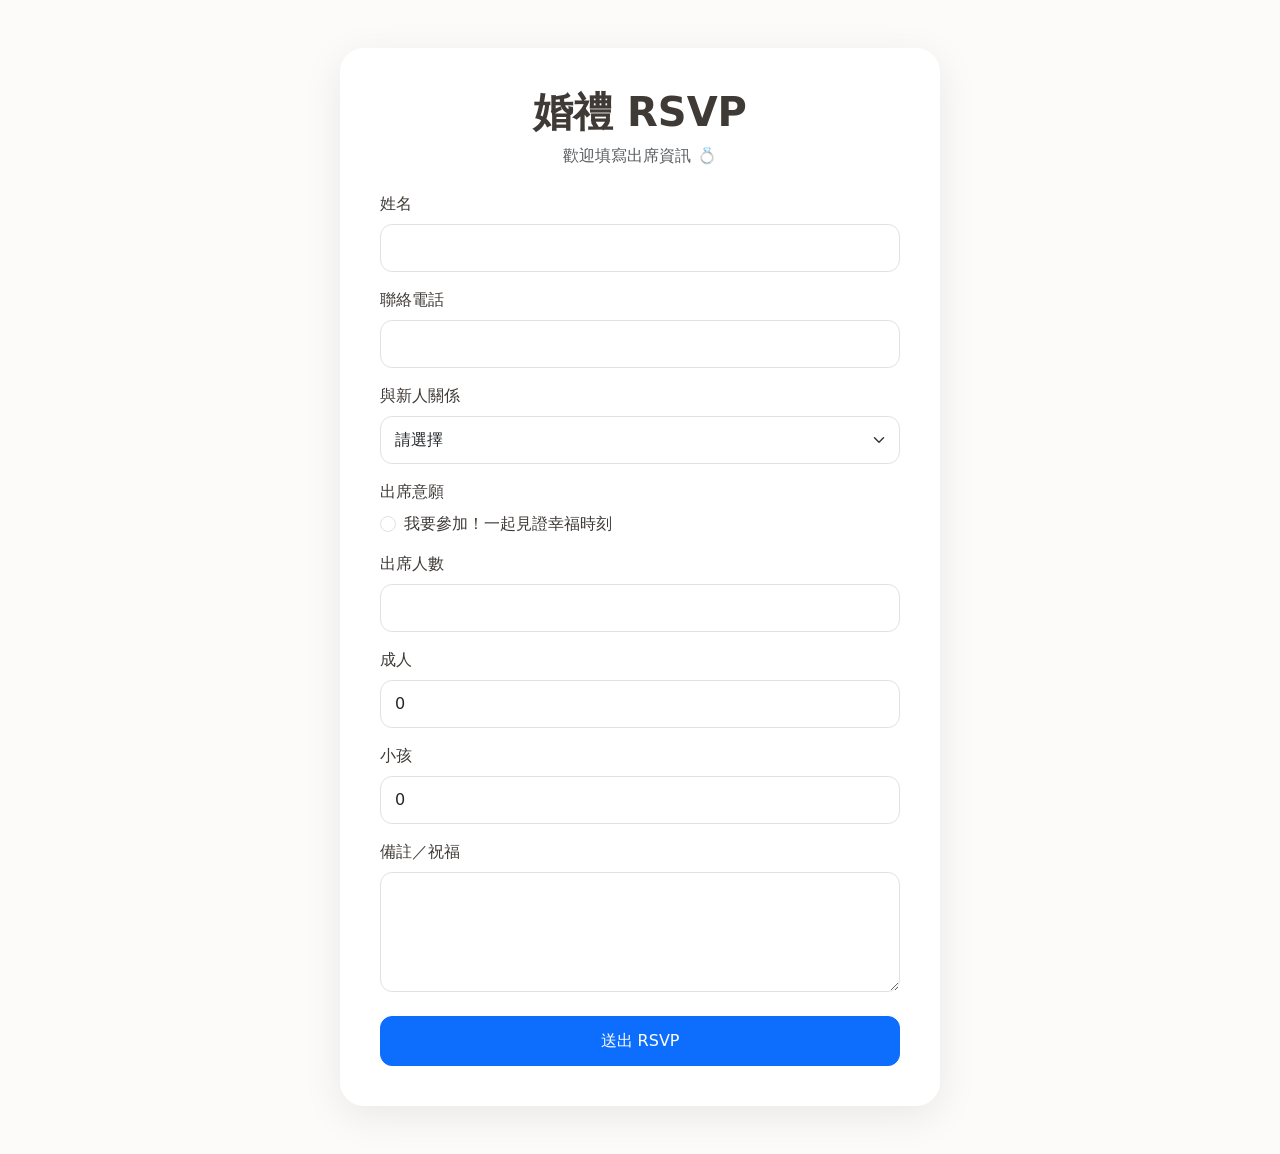
==== index.html @ bd7538cc "Test" ====
<!DOCTYPE html>
<html lang="zh-Hant">
<head>
  <meta charset="UTF-8">
  <meta name="viewport" content="width=device-width, initial-scale=1.0">

  <title>婚禮 RSVP</title>

  <!-- Bootstrap CSS -->
  <link
    href="https://cdn.jsdelivr.net/npm/bootstrap@5.3.3/dist/css/bootstrap.min.css"
    rel="stylesheet"
  >

  <!-- 自訂 CSS -->
  <link rel="stylesheet" href="style.css">
</head>

<body>

  <main class="container py-5">

    <div class="rsvp-card mx-auto">

      <div class="text-center mb-4">
        <h1>婚禮 RSVP</h1>
        <p class="text-muted">
          歡迎填寫出席資訊 💍
        </p>
      </div>

      <!--
        Google Form 實際送出的位置
        使用 iframe 可以避免跳離目前頁面
      -->
      <iframe
        name="googleFormTarget"
        id="googleFormTarget"
        class="d-none"
      ></iframe>

      <form
        id="rsvpForm"
        action="https://docs.google.com/forms/d/e/1FAIpQLSd5dAWHtvtoc07HkzIewCSDaTZ_zVexVipNYiUG_oX5cvwWlA/formResponse"
        method="POST"
        target="googleFormTarget"
      >

        <!-- 姓名 -->
        <div class="mb-3">
          <label for="name" class="form-label">
            姓名
          </label>

          <input
            type="text"
            class="form-control"
            id="name"
            name="entry.1886153940"
            required
          >
        </div>


        <!-- 聯絡電話 -->
        <div class="mb-3">
          <label for="phone" class="form-label">
            聯絡電話
          </label>

          <input
            type="tel"
            class="form-control"
            id="phone"
            name="entry.2029074728"
            required
          >
        </div>


        <!-- 與新人關係 -->
        <div class="mb-3">
          <label for="relationship" class="form-label">
            與新人關係
          </label>

          <select
            class="form-select"
            id="relationship"
            name="entry.2044940604"
            required
          >
            <option value="" selected disabled>
              請選擇
            </option>

            <option value="新郎親戚">
              新郎親戚
            </option>

            <!-- 之後依你的 Google Form 選項補 -->
          </select>
        </div>


        <!-- 出席意願 -->
        <div class="mb-3">

          <label class="form-label d-block">
            出席意願
          </label>

          <div class="form-check">
            <input
              class="form-check-input"
              type="radio"
              name="entry.1312972387"
              id="attendYes"
              value="我要參加！一起見證幸福時刻"
              required
            >

            <label
              class="form-check-label"
              for="attendYes"
            >
              我要參加！一起見證幸福時刻
            </label>
          </div>

        </div>


        <!-- 出席人數 -->
        <div class="mb-3">

          <label for="people" class="form-label">
            出席人數
          </label>

          <input
            type="number"
            class="form-control"
            id="people"
            name="entry.1567260636"
            min="1"
            required
          >

        </div>


        <!-- 成人 -->
        <div class="mb-3">

          <label for="adult" class="form-label">
            成人
          </label>

          <input
            type="number"
            class="form-control"
            id="adult"
            name="entry.1259066676"
            min="0"
            value="0"
            required
          >

        </div>


        <!-- 小孩 -->
        <div class="mb-3">

          <label for="child" class="form-label">
            小孩
          </label>

          <input
            type="number"
            class="form-control"
            id="child"
            name="entry.1887387302"
            min="0"
            value="0"
            required
          >

        </div>


        <!-- 備註 -->
        <div class="mb-4">

          <label for="message" class="form-label">
            備註／祝福
          </label>

          <textarea
            class="form-control"
            id="message"
            name="entry.845217517"
            rows="4"
          ></textarea>

        </div>


        <!-- 送出 -->
        <button
          type="submit"
          class="btn btn-primary w-100"
          id="submitBtn"
        >
          送出 RSVP
        </button>

      </form>


      <!-- 成功訊息 -->
      <div
        id="successMessage"
        class="text-center d-none"
      >

        <div class="success-icon">
          ✓
        </div>

        <h2>
          收到你的 RSVP 了！
        </h2>

        <p class="text-muted">
          謝謝你願意來參加我們的婚禮 💕
        </p>

      </div>

    </div>

  </main>


  <!-- Bootstrap JS -->
  <script
    src="https://cdn.jsdelivr.net/npm/bootstrap@5.3.3/dist/js/bootstrap.bundle.min.js"
  ></script>

  <!-- 自訂 JS -->
  <script src="script.js"></script>

</body>
</html>
---- style.css ----
body {
  min-height: 100vh;

  background:
    linear-gradient(
      rgba(255, 255, 255, 0.75),
      rgba(255, 255, 255, 0.75)
    ),
    #f5f1eb;

  color: #3f3a35;
}


.rsvp-card {
  max-width: 600px;

  padding: 40px;

  background: #ffffff;

  border-radius: 24px;

  box-shadow:
    0 10px 40px rgba(0, 0, 0, 0.08);
}


.rsvp-card h1 {
  font-weight: 600;

  margin-bottom: 8px;
}


.form-label {
  font-weight: 500;
}


.form-control,
.form-select {
  border-radius: 12px;

  padding: 11px 14px;
}


.form-control:focus,
.form-select:focus {
  box-shadow: none;
}


.btn {
  border-radius: 12px;

  padding: 12px;

  font-weight: 500;
}


.success-icon {
  width: 64px;
  height: 64px;

  margin: 0 auto 20px;

  display: flex;

  align-items: center;
  justify-content: center;

  border-radius: 50%;

  background: #198754;
  color: white;

  font-size: 32px;
}


#successMessage {
  padding: 30px 10px;
}


@media (max-width: 576px) {

  .rsvp-card {
    padding: 28px 20px;

    border-radius: 18px;
  }

}
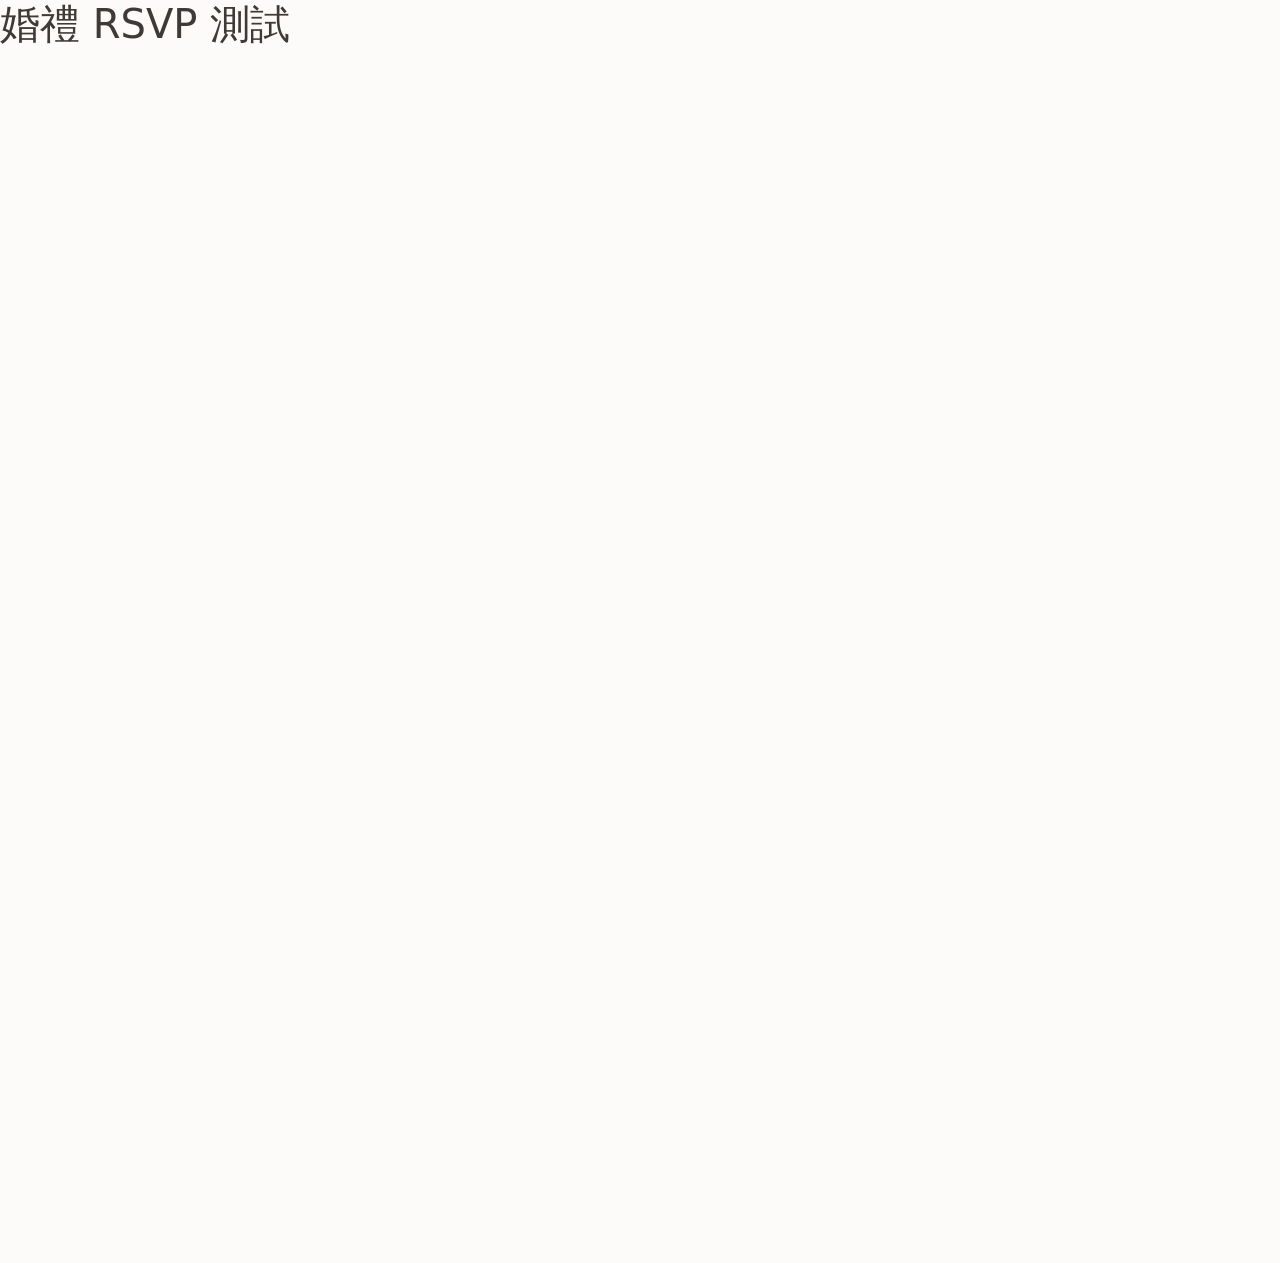
==== commit 534c1d3a: "test1" ====
--- a/index.html
+++ b/index.html
@@ -18,239 +18,18 @@
 
 <body>
 
-  <main class="container py-5">
+  <h1>婚禮 RSVP 測試</h1>
 
-    <div class="rsvp-card mx-auto">
-
-      <div class="text-center mb-4">
-        <h1>婚禮 RSVP</h1>
-        <p class="text-muted">
-          歡迎填寫出席資訊 💍
-        </p>
-      </div>
-
-      <!--
-        Google Form 實際送出的位置
-        使用 iframe 可以避免跳離目前頁面
-      -->
-      <iframe
-        name="googleFormTarget"
-        id="googleFormTarget"
-        class="d-none"
-      ></iframe>
-
-      <form
-        id="rsvpForm"
-        action="https://docs.google.com/forms/d/e/1FAIpQLSd5dAWHtvtoc07HkzIewCSDaTZ_zVexVipNYiUG_oX5cvwWlA/formResponse"
-        method="POST"
-        target="googleFormTarget"
-      >
-
-        <!-- 姓名 -->
-        <div class="mb-3">
-          <label for="name" class="form-label">
-            姓名
-          </label>
-
-          <input
-            type="text"
-            class="form-control"
-            id="name"
-            name="entry.1886153940"
-            required
-          >
-        </div>
-
-
-        <!-- 聯絡電話 -->
-        <div class="mb-3">
-          <label for="phone" class="form-label">
-            聯絡電話
-          </label>
-
-          <input
-            type="tel"
-            class="form-control"
-            id="phone"
-            name="entry.2029074728"
-            required
-          >
-        </div>
-
-
-        <!-- 與新人關係 -->
-        <div class="mb-3">
-          <label for="relationship" class="form-label">
-            與新人關係
-          </label>
-
-          <select
-            class="form-select"
-            id="relationship"
-            name="entry.2044940604"
-            required
-          >
-            <option value="" selected disabled>
-              請選擇
-            </option>
-
-            <option value="新郎親戚">
-              新郎親戚
-            </option>
-
-            <!-- 之後依你的 Google Form 選項補 -->
-          </select>
-        </div>
-
-
-        <!-- 出席意願 -->
-        <div class="mb-3">
-
-          <label class="form-label d-block">
-            出席意願
-          </label>
-
-          <div class="form-check">
-            <input
-              class="form-check-input"
-              type="radio"
-              name="entry.1312972387"
-              id="attendYes"
-              value="我要參加！一起見證幸福時刻"
-              required
-            >
-
-            <label
-              class="form-check-label"
-              for="attendYes"
-            >
-              我要參加！一起見證幸福時刻
-            </label>
-          </div>
-
-        </div>
-
-
-        <!-- 出席人數 -->
-        <div class="mb-3">
-
-          <label for="people" class="form-label">
-            出席人數
-          </label>
-
-          <input
-            type="number"
-            class="form-control"
-            id="people"
-            name="entry.1567260636"
-            min="1"
-            required
-          >
-
-        </div>
-
-
-        <!-- 成人 -->
-        <div class="mb-3">
-
-          <label for="adult" class="form-label">
-            成人
-          </label>
-
-          <input
-            type="number"
-            class="form-control"
-            id="adult"
-            name="entry.1259066676"
-            min="0"
-            value="0"
-            required
-          >
-
-        </div>
-
-
-        <!-- 小孩 -->
-        <div class="mb-3">
-
-          <label for="child" class="form-label">
-            小孩
-          </label>
-
-          <input
-            type="number"
-            class="form-control"
-            id="child"
-            name="entry.1887387302"
-            min="0"
-            value="0"
-            required
-          >
-
-        </div>
-
-
-        <!-- 備註 -->
-        <div class="mb-4">
-
-          <label for="message" class="form-label">
-            備註／祝福
-          </label>
-
-          <textarea
-            class="form-control"
-            id="message"
-            name="entry.845217517"
-            rows="4"
-          ></textarea>
-
-        </div>
-
-
-        <!-- 送出 -->
-        <button
-          type="submit"
-          class="btn btn-primary w-100"
-          id="submitBtn"
-        >
-          送出 RSVP
-        </button>
-
-      </form>
-
-
-      <!-- 成功訊息 -->
-      <div
-        id="successMessage"
-        class="text-center d-none"
-      >
-
-        <div class="success-icon">
-          ✓
-        </div>
-
-        <h2>
-          收到你的 RSVP 了！
-        </h2>
-
-        <p class="text-muted">
-          謝謝你願意來參加我們的婚禮 💕
-        </p>
-
-      </div>
-
-    </div>
-
-  </main>
-
-
-  <!-- Bootstrap JS -->
-  <script
-    src="https://cdn.jsdelivr.net/npm/bootstrap@5.3.3/dist/js/bootstrap.bundle.min.js"
-  ></script>
-
-  <!-- 自訂 JS -->
-  <script src="script.js"></script>
+  <iframe
+    src="https://docs.google.com/forms/d/e/1FAIpQLSd5dAWHtvtoc07HkzIewCSDaTZ_zVexVipNYiUG_oX5cvwWlA/viewform?embedded=true"
+    width="100%"
+    height="1200"
+    frameborder="0"
+    marginheight="0"
+    marginwidth="0">
+    載入中…
+  </iframe>
 
 </body>
+
 </html>
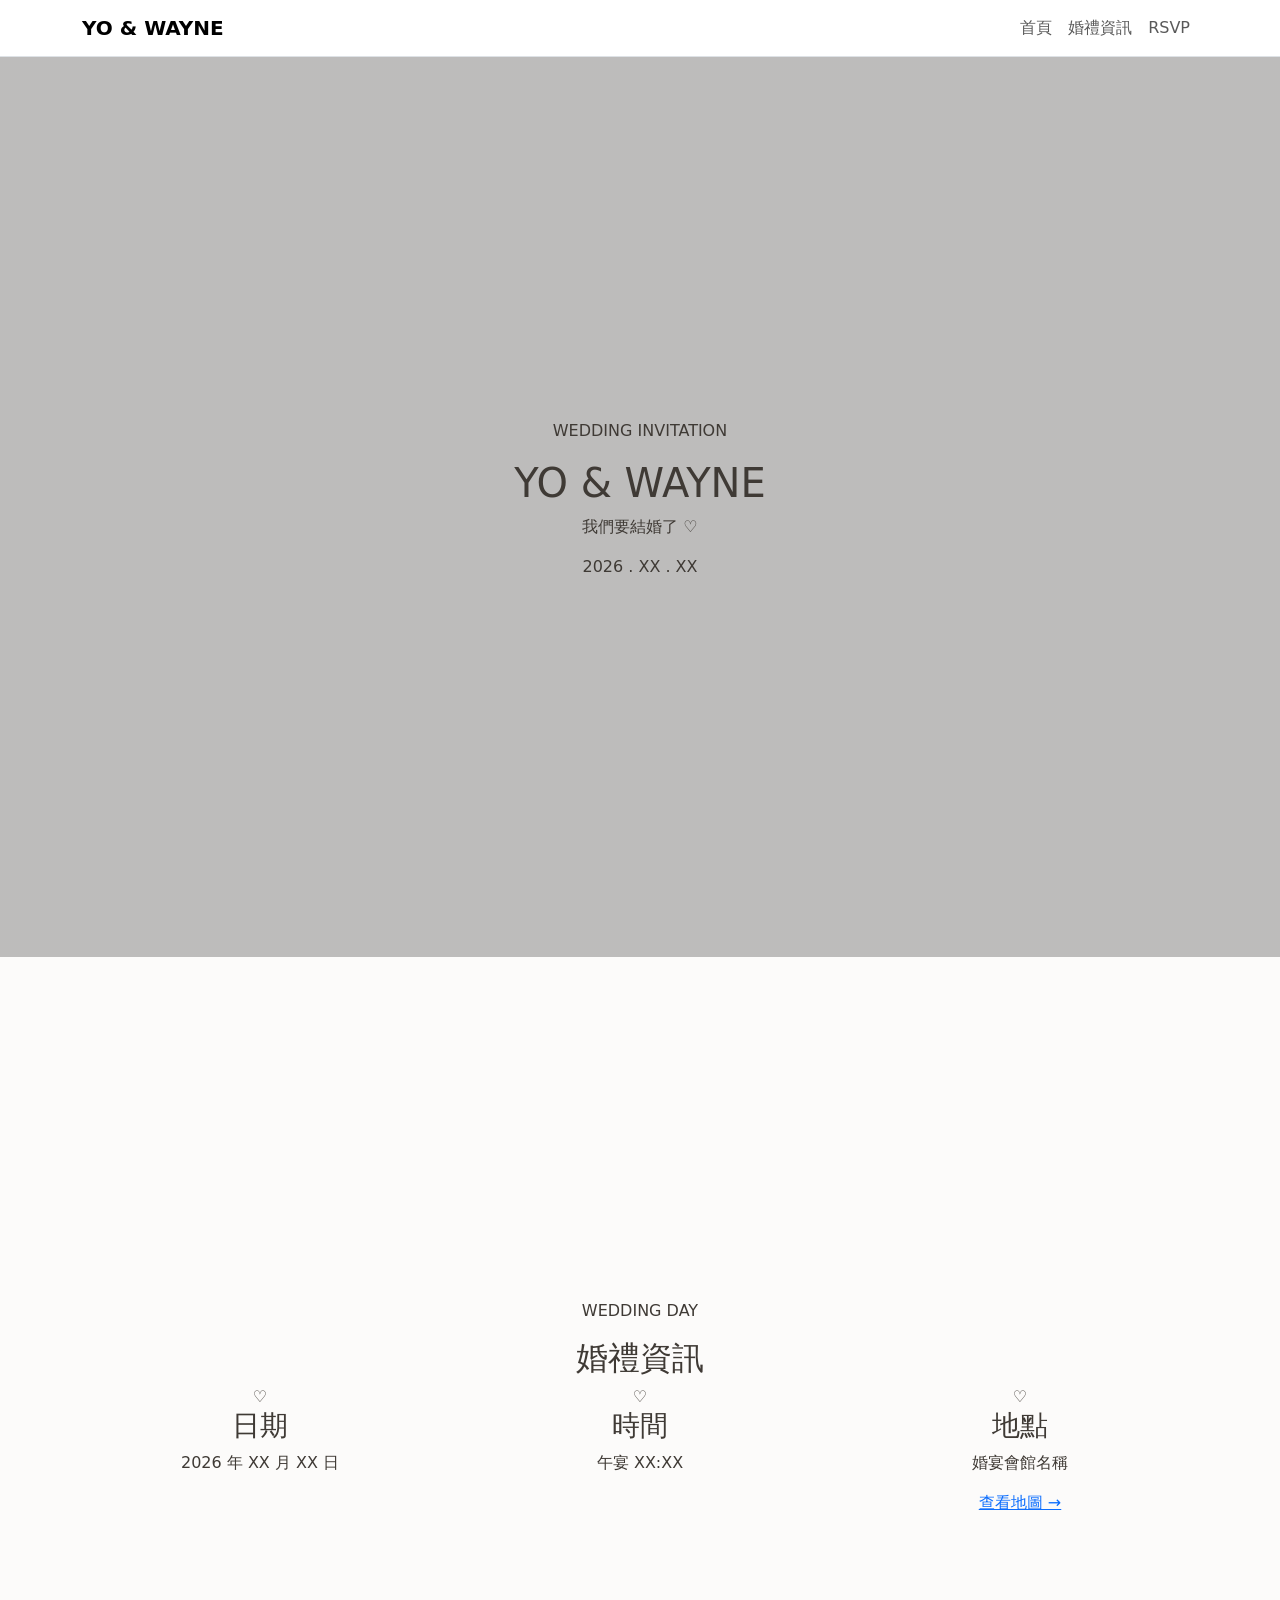
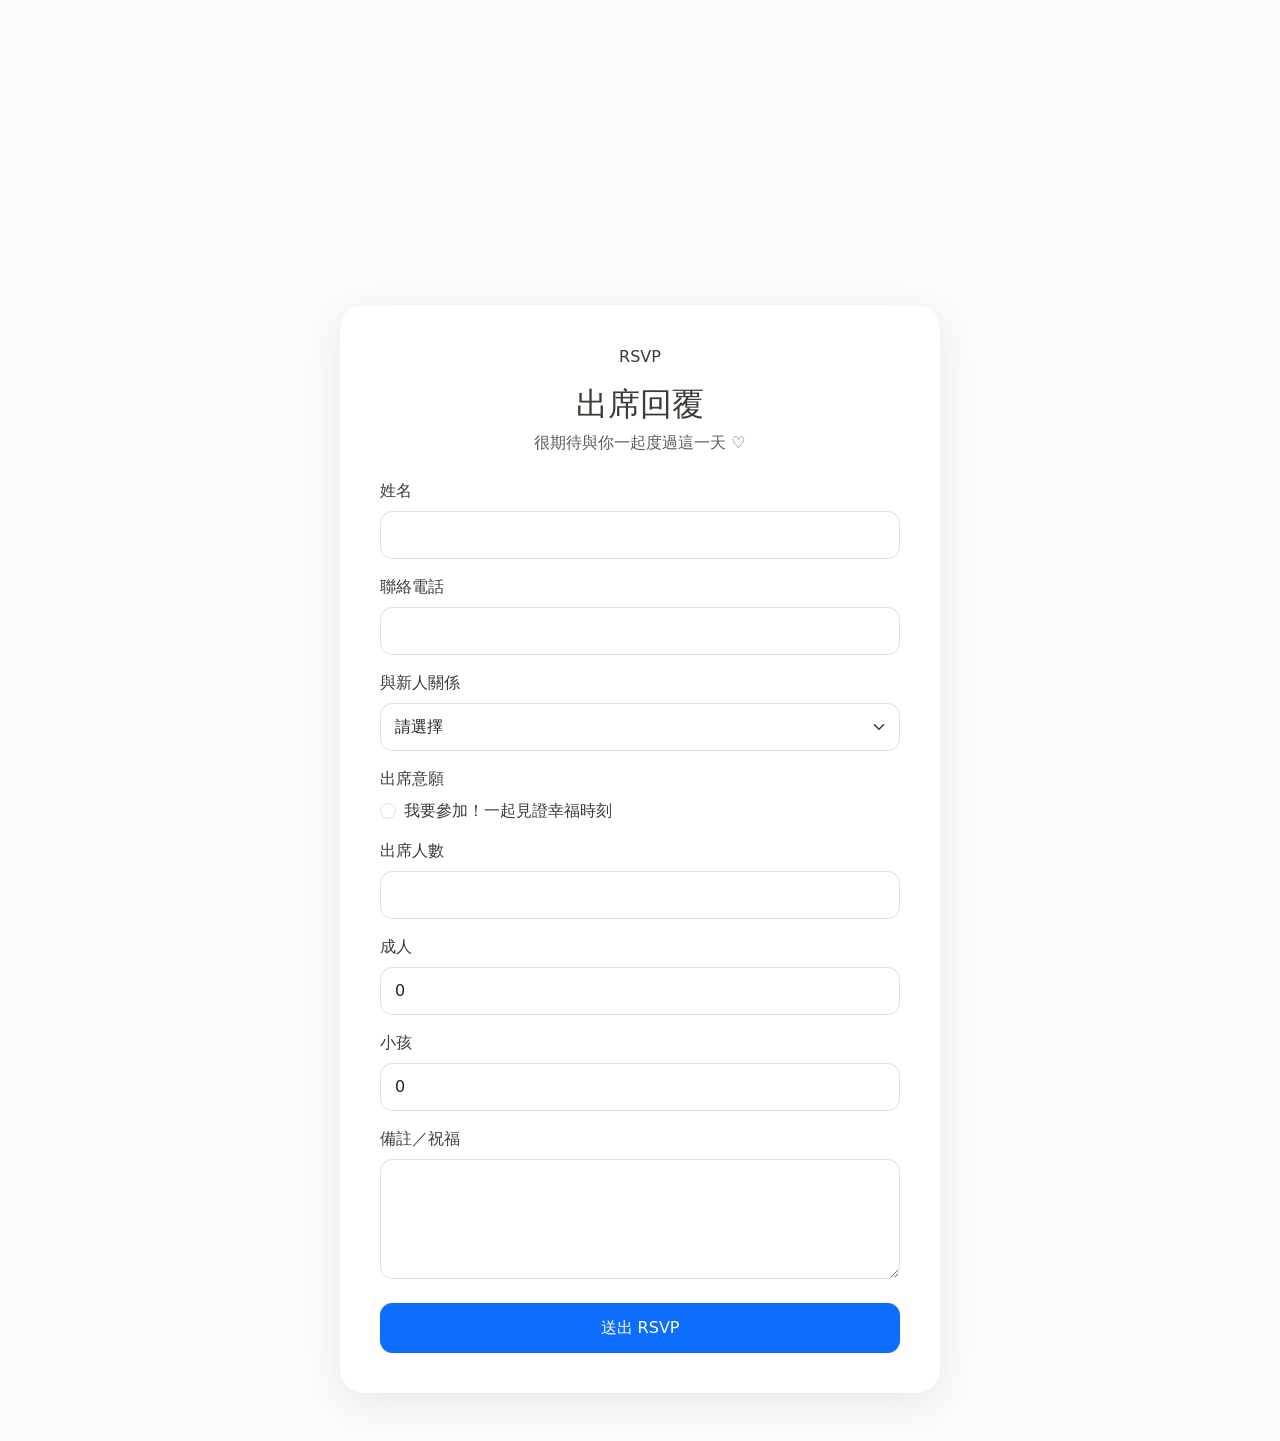
==== commit adbf8d7a: "Adjust full-screen sections and hero" ====
--- a/index.html
+++ b/index.html
@@ -1,35 +1,307 @@
-<!DOCTYPE html>
+<!doctype html>
 <html lang="zh-Hant">
-<head>
-  <meta charset="UTF-8">
-  <meta name="viewport" content="width=device-width, initial-scale=1.0">
-
-  <title>婚禮 RSVP</title>
-
-  <!-- Bootstrap CSS -->
-  <link
-    href="https://cdn.jsdelivr.net/npm/bootstrap@5.3.3/dist/css/bootstrap.min.css"
-    rel="stylesheet"
-  >
-
-  <!-- 自訂 CSS -->
-  <link rel="stylesheet" href="style.css">
-</head>
-
-<body>
-
-  <h1>婚禮 RSVP 測試</h1>
-
-  <iframe
-    src="https://docs.google.com/forms/d/e/1FAIpQLSd5dAWHtvtoc07HkzIewCSDaTZ_zVexVipNYiUG_oX5cvwWlA/viewform?embedded=true"
-    width="100%"
-    height="1200"
-    frameborder="0"
-    marginheight="0"
-    marginwidth="0">
-    載入中…
-  </iframe>
-
-</body>
-
-</html>+  <head>
+    <meta charset="UTF-8" />
+    <meta name="viewport" content="width=device-width, initial-scale=1.0" />
+
+    <title>YO & WAYNE｜婚禮</title>
+
+    <!-- Bootstrap CSS -->
+    <link
+      href="https://cdn.jsdelivr.net/npm/bootstrap@5.3.3/dist/css/bootstrap.min.css"
+      rel="stylesheet"
+    />
+
+    <!-- 自訂 CSS -->
+    <link rel="stylesheet" href="./css/style.css" />
+  </head>
+
+  <body>
+    <!-- =========================
+       Navbar
+  ========================== -->
+
+    <nav
+      class="navbar navbar-expand-lg navbar-light bg-white sticky-top border-bottom"
+    >
+      <div class="container">
+        <a class="navbar-brand fw-semibold" href="#home"> YO & WAYNE </a>
+
+        <!-- 手機版選單按鈕 -->
+        <button
+          class="navbar-toggler"
+          type="button"
+          data-bs-toggle="collapse"
+          data-bs-target="#mainNavbar"
+          aria-controls="mainNavbar"
+          aria-expanded="false"
+          aria-label="切換選單"
+        >
+          <span class="navbar-toggler-icon"></span>
+        </button>
+
+        <!-- 導覽選單 -->
+        <div
+          class="collapse navbar-collapse justify-content-end"
+          id="mainNavbar"
+        >
+          <ul class="navbar-nav">
+            <li class="nav-item">
+              <a class="nav-link" href="#home"> 首頁 </a>
+            </li>
+
+            <li class="nav-item">
+              <a class="nav-link" href="#info"> 婚禮資訊 </a>
+            </li>
+
+            <li class="nav-item">
+              <a class="nav-link" href="#rsvp"> RSVP </a>
+            </li>
+          </ul>
+        </div>
+      </div>
+    </nav>
+
+    <!-- =========================
+       ① 首頁 / Hero
+  ========================== -->
+
+    <section id="home" class="hero-section">
+      <div class="container">
+        <div class="hero-content text-center">
+          <p class="hero-subtitle">WEDDING INVITATION</p>
+          <h1>YO & WAYNE</h1>
+          <p class="hero-title">我們要結婚了 ♡</p>
+          <p class="hero-date">2026 . XX . XX</p>
+        </div>
+      </div>
+    </section>
+
+    <!-- =========================
+       ② 婚禮資訊
+  ========================== -->
+
+    <section id="info" class="info-section">
+      <div class="container">
+        <div class="section-heading text-center">
+          <p class="section-subtitle">WEDDING DAY</p>
+
+          <h2>婚禮資訊</h2>
+        </div>
+
+        <div class="row justify-content-center g-4">
+          <!-- 日期 -->
+          <div class="col-12 col-md-4">
+            <div class="info-item text-center">
+              <div class="info-icon">♡</div>
+
+              <h3>日期</h3>
+
+              <p>2026 年 XX 月 XX 日</p>
+            </div>
+          </div>
+
+          <!-- 時間 -->
+          <div class="col-12 col-md-4">
+            <div class="info-item text-center">
+              <div class="info-icon">♡</div>
+
+              <h3>時間</h3>
+
+              <p>午宴 XX:XX</p>
+            </div>
+          </div>
+
+          <!-- 地點 -->
+          <div class="col-12 col-md-4">
+            <div class="info-item text-center">
+              <div class="info-icon">♡</div>
+
+              <h3>地點</h3>
+
+              <p>婚宴會館名稱</p>
+
+              <a href="#" class="info-map-link"> 查看地圖 → </a>
+            </div>
+          </div>
+        </div>
+      </div>
+    </section>
+
+    <!-- =========================
+       ③ RSVP
+  ========================== -->
+
+    <section id="rsvp" class="rsvp-section">
+      <div class="container py-5">
+        <div class="rsvp-card mx-auto">
+          <div class="text-center mb-4">
+            <p class="section-subtitle">RSVP</p>
+
+            <h2>出席回覆</h2>
+
+            <p class="text-muted">很期待與你一起度過這一天 ♡</p>
+          </div>
+
+          <!--
+          Google Form 實際送出的位置
+          使用 iframe 可以避免跳離目前頁面
+        -->
+
+          <iframe
+            name="googleFormTarget"
+            id="googleFormTarget"
+            class="d-none"
+          ></iframe>
+
+          <form
+            id="rsvpForm"
+            action="https://docs.google.com/forms/d/e/.../formResponse"
+            method="POST"
+            target="googleFormTarget"
+          >
+            <!-- 姓名 -->
+            <div class="mb-3">
+              <label for="name" class="form-label"> 姓名 </label>
+
+              <input
+                type="text"
+                class="form-control"
+                id="name"
+                name="entry.1886153940"
+                required
+              />
+            </div>
+
+            <!-- 聯絡電話 -->
+            <div class="mb-3">
+              <label for="phone" class="form-label"> 聯絡電話 </label>
+
+              <input
+                type="tel"
+                class="form-control"
+                id="phone"
+                name="entry.2029074728"
+                required
+              />
+            </div>
+
+            <!-- 與新人關係 -->
+            <div class="mb-3">
+              <label for="relationship" class="form-label"> 與新人關係 </label>
+
+              <select
+                class="form-select"
+                id="relationship"
+                name="entry.2044940604"
+                required
+              >
+                <option value="" selected disabled>請選擇</option>
+
+                <option value="新郎親戚">新郎親戚</option>
+
+                <!-- 之後依你的 Google Form 選項補 -->
+              </select>
+            </div>
+
+            <!-- 出席意願 -->
+            <div class="mb-3">
+              <label class="form-label d-block"> 出席意願 </label>
+
+              <div class="form-check">
+                <input
+                  class="form-check-input"
+                  type="radio"
+                  name="entry.1312972387"
+                  id="attendYes"
+                  value="我要參加！一起見證幸福時刻"
+                  required
+                />
+
+                <label class="form-check-label" for="attendYes">
+                  我要參加！一起見證幸福時刻
+                </label>
+              </div>
+            </div>
+
+            <!-- 出席人數 -->
+            <div class="mb-3">
+              <label for="people" class="form-label"> 出席人數 </label>
+
+              <input
+                type="number"
+                class="form-control"
+                id="people"
+                name="entry.1567260636"
+                min="1"
+                required
+              />
+            </div>
+
+            <!-- 成人 -->
+            <div class="mb-3">
+              <label for="adult" class="form-label"> 成人 </label>
+
+              <input
+                type="number"
+                class="form-control"
+                id="adult"
+                name="entry.1259066676"
+                min="0"
+                value="0"
+                required
+              />
+            </div>
+
+            <!-- 小孩 -->
+            <div class="mb-3">
+              <label for="child" class="form-label"> 小孩 </label>
+
+              <input
+                type="number"
+                class="form-control"
+                id="child"
+                name="entry.1887387302"
+                min="0"
+                value="0"
+                required
+              />
+            </div>
+
+            <!-- 備註 -->
+            <div class="mb-4">
+              <label for="message" class="form-label"> 備註／祝福 </label>
+
+              <textarea
+                class="form-control"
+                id="message"
+                name="entry.845217517"
+                rows="4"
+              ></textarea>
+            </div>
+
+            <!-- 送出 -->
+            <button type="submit" class="btn btn-primary w-100" id="submitBtn">
+              送出 RSVP
+            </button>
+          </form>
+
+          <!-- 成功訊息 -->
+          <div id="successMessage" class="text-center d-none">
+            <div class="success-icon">✓</div>
+
+            <h2>收到你的 RSVP 了！</h2>
+
+            <p class="text-muted">謝謝你願意來參加我們的婚禮 💕</p>
+          </div>
+        </div>
+      </div>
+    </section>
+
+    <!-- Bootstrap JS -->
+    <script src="https://cdn.jsdelivr.net/npm/bootstrap@5.3.3/dist/js/bootstrap.bundle.min.js"></script>
+
+    <!-- 自訂 JS -->
+    <script src="./js/script.js"></script>
+  </body>
+</html>
--- a/css/style.css
+++ b/css/style.css
@@ -0,0 +1,106 @@
+body {
+  min-height: 100vh;
+
+  background:
+    linear-gradient(rgba(255, 255, 255, 0.75), rgba(255, 255, 255, 0.75)),
+    #f5f1eb;
+
+  color: #3f3a35;
+}
+
+.hero-section {
+  min-height: 100vh;
+
+  background:
+    linear-gradient(rgba(0, 0, 0, 0.25), rgba(0, 0, 0, 0.25)),
+    url('images/hero.jpg');
+
+  background-size: cover;
+  background-position: center;
+  background-repeat: no-repeat;
+
+  display: flex;
+  align-items: center;
+  justify-content: center;
+}
+
+.info-section,
+.rsvp-section {
+  min-height: 100vh;
+
+  display: flex;
+  align-items: center;
+}
+
+.rsvp-card {
+  max-width: 600px;
+
+  padding: 40px;
+
+  background: #ffffff;
+
+  border-radius: 24px;
+
+  box-shadow: 0 10px 40px rgba(0, 0, 0, 0.08);
+}
+
+.rsvp-card h1 {
+  font-weight: 600;
+
+  margin-bottom: 8px;
+}
+
+.form-label {
+  font-weight: 500;
+}
+
+.form-control,
+.form-select {
+  border-radius: 12px;
+
+  padding: 11px 14px;
+}
+
+.form-control:focus,
+.form-select:focus {
+  box-shadow: none;
+}
+
+.btn {
+  border-radius: 12px;
+
+  padding: 12px;
+
+  font-weight: 500;
+}
+
+.success-icon {
+  width: 64px;
+  height: 64px;
+
+  margin: 0 auto 20px;
+
+  display: flex;
+
+  align-items: center;
+  justify-content: center;
+
+  border-radius: 50%;
+
+  background: #198754;
+  color: white;
+
+  font-size: 32px;
+}
+
+#successMessage {
+  padding: 30px 10px;
+}
+
+@media (max-width: 576px) {
+  .rsvp-card {
+    padding: 28px 20px;
+
+    border-radius: 18px;
+  }
+}
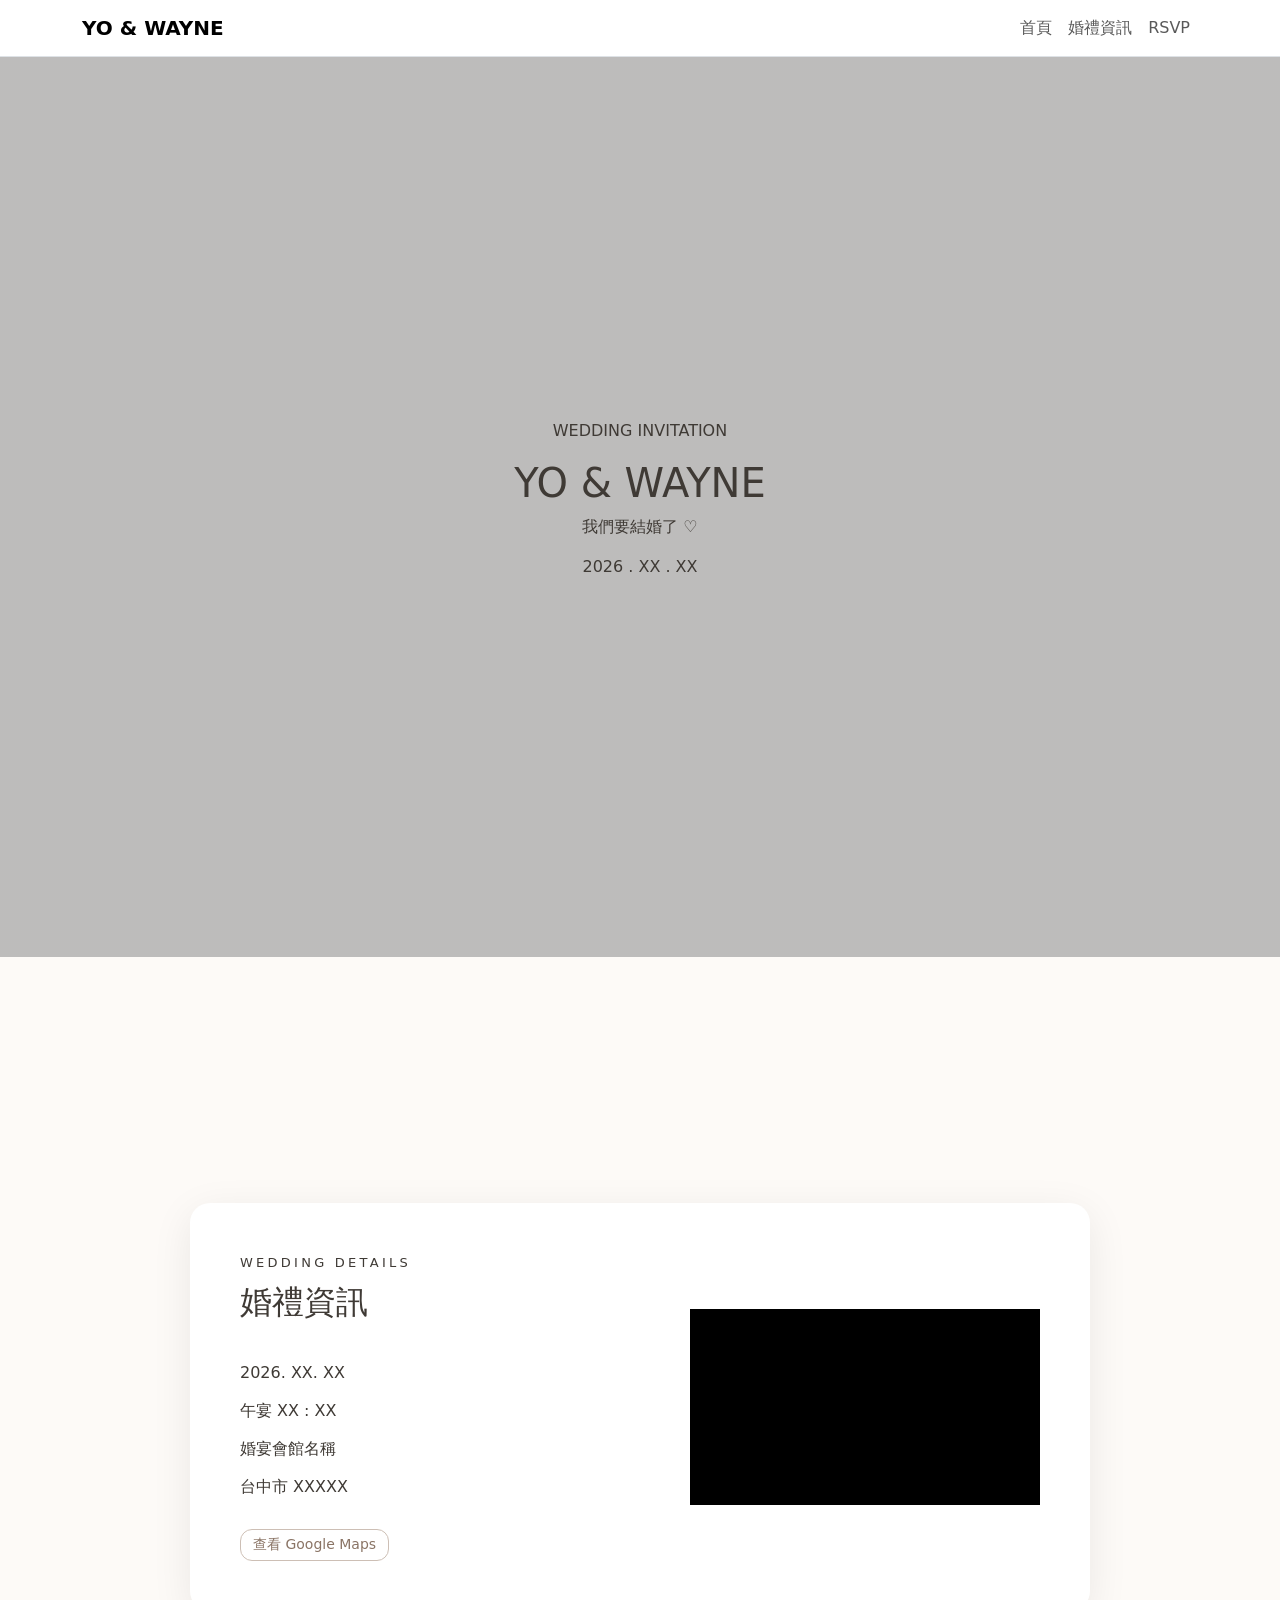
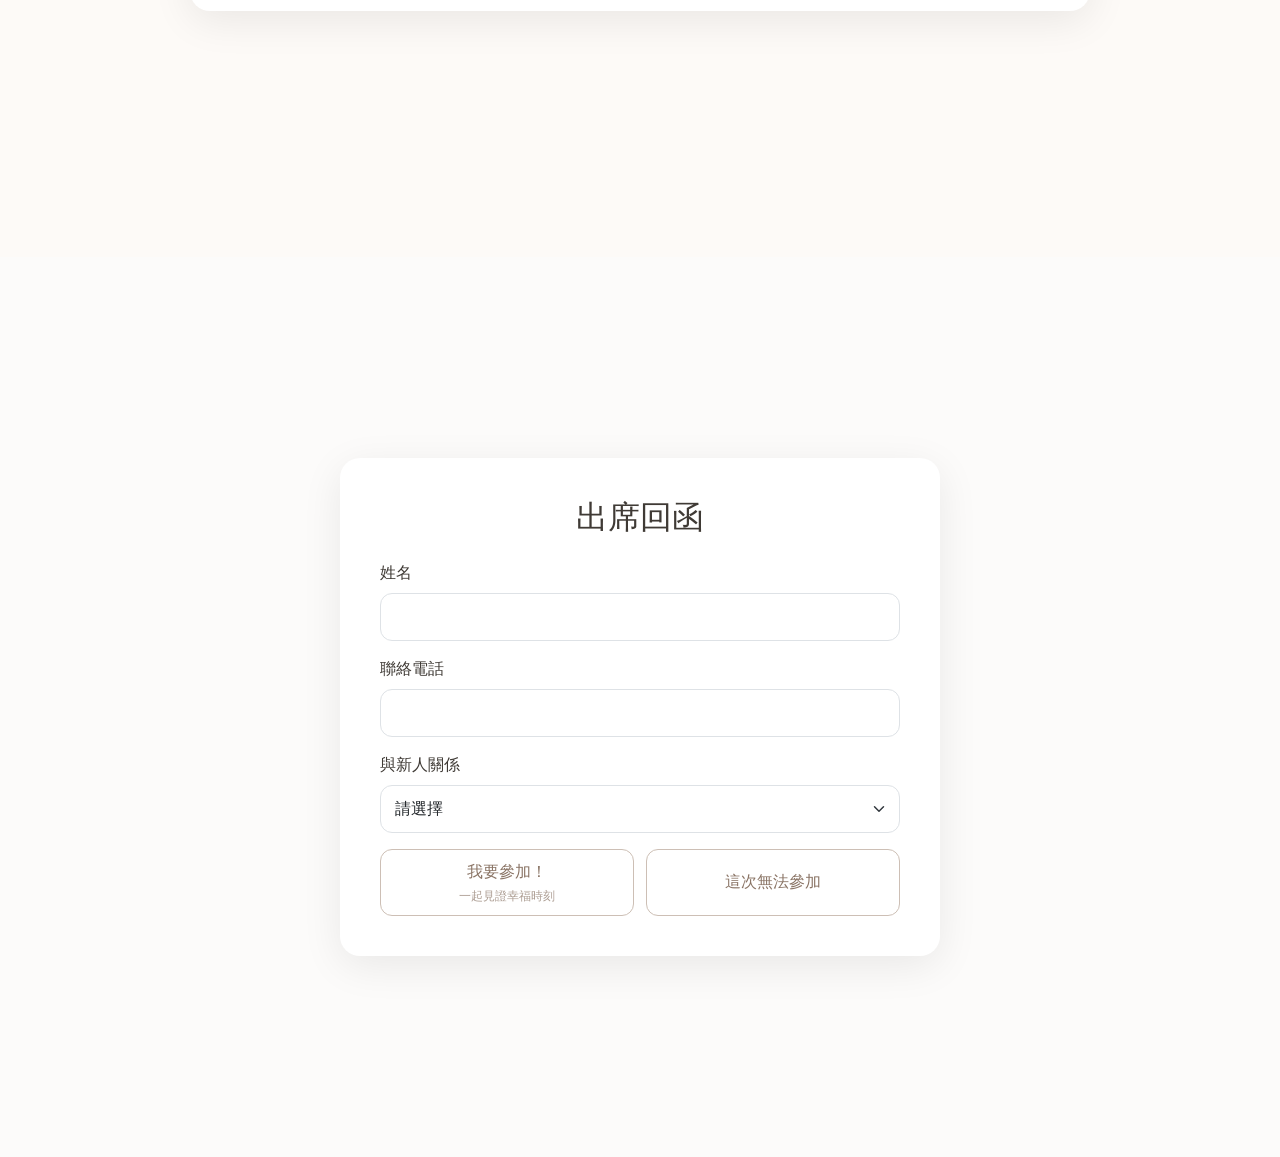
==== commit 2a619684: "fix1" ====
--- a/index.html
+++ b/index.html
@@ -37,7 +37,9 @@
           aria-expanded="false"
           aria-label="切換選單"
         >
-          <span class="navbar-toggler-icon"></span>
+          <span class="hamburger-line"></span>
+          <span class="hamburger-line"></span>
+          <span class="hamburger-line"></span>
         </button>
 
         <!-- 導覽選單 -->
@@ -82,48 +84,26 @@
   ========================== -->
 
     <section id="info" class="info-section">
-      <div class="container">
-        <div class="section-heading text-center">
-          <p class="section-subtitle">WEDDING DAY</p>
+      <div class="info-card">
+        <div class="info-content">
+          <p class="info-subtitle">WEDDING DETAILS</p>
 
           <h2>婚禮資訊</h2>
-        </div>
-
-        <div class="row justify-content-center g-4">
-          <!-- 日期 -->
-          <div class="col-12 col-md-4">
-            <div class="info-item text-center">
-              <div class="info-icon">♡</div>
-
-              <h3>日期</h3>
-
-              <p>2026 年 XX 月 XX 日</p>
-            </div>
+
+          <div class="info-details">
+            <p>2026. XX. XX</p>
+            <p>午宴 XX : XX</p>
+            <p>婚宴會館名稱</p>
+            <p>台中市 XXXXX</p>
           </div>
 
-          <!-- 時間 -->
-          <div class="col-12 col-md-4">
-            <div class="info-item text-center">
-              <div class="info-icon">♡</div>
-
-              <h3>時間</h3>
-
-              <p>午宴 XX:XX</p>
-            </div>
-          </div>
-
-          <!-- 地點 -->
-          <div class="col-12 col-md-4">
-            <div class="info-item text-center">
-              <div class="info-icon">♡</div>
-
-              <h3>地點</h3>
-
-              <p>婚宴會館名稱</p>
-
-              <a href="#" class="info-map-link"> 查看地圖 → </a>
-            </div>
-          </div>
+          <a href="#" class="info-map-link" target="_blank">
+            查看 Google Maps
+          </a>
+        </div>
+
+        <div class="info-map-image">
+          <img src="images/venue-map.jpg" alt="婚宴會館地圖" />
         </div>
       </div>
     </section>
@@ -136,11 +116,7 @@
       <div class="container py-5">
         <div class="rsvp-card mx-auto">
           <div class="text-center mb-4">
-            <p class="section-subtitle">RSVP</p>
-
-            <h2>出席回覆</h2>
-
-            <p class="text-muted">很期待與你一起度過這一天 ♡</p>
+            <h2>出席回函</h2>
           </div>
 
           <!--
@@ -156,9 +132,8 @@
 
           <form
             id="rsvpForm"
-            action="https://docs.google.com/forms/d/e/.../formResponse"
+            action="https://docs.google.com/forms/d/e/1FAIpQLSd5dAWHtvtoc07HkzIewCSDaTZ_zVexVipNYiUG_oX5cvwWlA/formResponse"
             method="POST"
-            target="googleFormTarget"
           >
             <!-- 姓名 -->
             <div class="mb-3">
@@ -182,7 +157,6 @@
                 class="form-control"
                 id="phone"
                 name="entry.2029074728"
-                required
               />
             </div>
 
@@ -194,96 +168,100 @@
                 class="form-select"
                 id="relationship"
                 name="entry.2044940604"
-                required
               >
                 <option value="" selected disabled>請選擇</option>
-
                 <option value="新郎親戚">新郎親戚</option>
-
-                <!-- 之後依你的 Google Form 選項補 -->
+                <option value="新郎朋友">新郎朋友</option>
+                <option value="新娘親戚">新娘親戚</option>
+                <option value="新娘朋友">新娘朋友</option>
+                <option value="新人同事">新人同事</option>
               </select>
             </div>
 
+            <input
+              type="hidden"
+              id="attendance"
+              name="entry.1312972387"
+              value="我無法出席，獻上真誠的祝福"
+            />
+
             <!-- 出席意願 -->
-            <div class="mb-3">
-              <label class="form-label d-block"> 出席意願 </label>
-
-              <div class="form-check">
+            <div class="rsvp-choice">
+              <button type="button" id="attendYes" class="rsvp-choice-yes">
+                我要參加！
+                <span>一起見證幸福時刻</span>
+              </button>
+
+              <button type="submit" class="rsvp-choice-no">這次無法參加</button>
+            </div>
+
+            <!-- 參加者資料 -->
+            <div id="attendDetails" class="d-none">
+              <!-- 成人 -->
+              <div class="mb-3">
+                <label for="adult" class="form-label"> 成人 </label>
+
+                <select
+                  class="form-select"
+                  id="adult"
+                  name="entry.1259066676"
+                  value="0"
+                >
+                  <option value="" selected disabled>請選擇</option>
+
+                  <option value="1">1 人</option>
+                  <option value="2">2 人</option>
+                  <option value="3">3 人</option>
+                  <option value="4">4 人</option>
+                  <option value="5">5 人</option>
+                  <option value="0" hidden>0 人</option>
+                </select>
+              </div>
+
+              <!-- 小孩 -->
+              <div class="mb-2">
+                <label for="child" class="form-label"> 小孩 </label>
+
+                <select class="form-select" id="child" name="entry.1887387302">
+                  <option value="0" selected>0 人</option>
+
+                  <option value="1">1 人</option>
+                  <option value="2">2 人</option>
+                </select>
+              </div>
+
+              <!-- 出席人數 -->
+              <div class="attendance-total mb-4">
+                共
+                <span id="people">0</span>
+                人出席
+
                 <input
-                  class="form-check-input"
-                  type="radio"
-                  name="entry.1312972387"
-                  id="attendYes"
-                  value="我要參加！一起見證幸福時刻"
-                  required
+                  type="hidden"
+                  id="peopleValue"
+                  name="entry.1567260636"
+                  value="0"
                 />
-
-                <label class="form-check-label" for="attendYes">
-                  我要參加！一起見證幸福時刻
-                </label>
-              </div>
-            </div>
-
-            <!-- 出席人數 -->
-            <div class="mb-3">
-              <label for="people" class="form-label"> 出席人數 </label>
-
-              <input
-                type="number"
-                class="form-control"
-                id="people"
-                name="entry.1567260636"
-                min="1"
-                required
-              />
-            </div>
-
-            <!-- 成人 -->
-            <div class="mb-3">
-              <label for="adult" class="form-label"> 成人 </label>
-
-              <input
-                type="number"
-                class="form-control"
-                id="adult"
-                name="entry.1259066676"
-                min="0"
-                value="0"
-                required
-              />
-            </div>
-
-            <!-- 小孩 -->
-            <div class="mb-3">
-              <label for="child" class="form-label"> 小孩 </label>
-
-              <input
-                type="number"
-                class="form-control"
-                id="child"
-                name="entry.1887387302"
-                min="0"
-                value="0"
-                required
-              />
-            </div>
-
-            <!-- 備註 -->
-            <div class="mb-4">
-              <label for="message" class="form-label"> 備註／祝福 </label>
-
-              <textarea
-                class="form-control"
-                id="message"
-                name="entry.845217517"
-                rows="4"
-              ></textarea>
-            </div>
-
-            <!-- 送出 -->
-            <button type="submit" class="btn btn-primary w-100" id="submitBtn">
-              送出 RSVP
-            </button>
+              </div>
+
+              <!-- 備註 -->
+              <div class="mb-4">
+                <label for="message" class="form-label"> 備註 </label>
+
+                <textarea
+                  class="form-control"
+                  id="message"
+                  name="entry.845217517"
+                  rows="3"
+                  placeholder="如有飲食需求或其他事項，歡迎告訴我們"
+                ></textarea>
+              </div>
+
+              <!-- 參加者送出 -->
+              <button type="submit" id="submitBtn" class="rsvp-submit">
+                送出 RSVP
+              </button>
+            </div>
           </form>
 
           <!-- 成功訊息 -->
--- a/css/style.css
+++ b/css/style.css
@@ -1,6 +1,5 @@
 body {
   min-height: 100vh;
-
   background:
     linear-gradient(rgba(255, 255, 255, 0.75), rgba(255, 255, 255, 0.75)),
     #f5f1eb;
@@ -27,26 +26,126 @@
 .info-section,
 .rsvp-section {
   min-height: 100vh;
-
-  display: flex;
-  align-items: center;
+  padding: 40px;
+
+  display: flex;
+  align-items: center;
+}
+
+.info-card,
+.rsvp-card {
+  border-radius: 20px;
+  box-shadow: 0 10px 40px rgba(0, 0, 0, 0.08);
+  background: #ffffff;
+}
+
+.info-section {
+  justify-content: center;
+  background: #fdfaf7;
+}
+
+.info-card {
+  width: min(90%, 900px);
+  display: grid;
+  grid-template-columns: 1fr 1fr;
+  overflow: hidden;
+}
+
+.info-content {
+  padding: 50px;
+
+  display: flex;
+  flex-direction: column;
+  justify-content: center;
+
+  text-align: left;
+}
+
+.info-subtitle {
+  margin-bottom: 10px;
+
+  font-size: 13px;
+  letter-spacing: 0.25em;
+}
+
+.info-content h2 {
+  margin-bottom: 40px;
+
+  font-weight: 500;
+}
+
+.info-details p {
+  margin-bottom: 14px;
+}
+
+.info-map-image {
+  padding: 50px;
+
+  display: flex;
+  align-items: center;
+  justify-content: center;
+}
+
+.info-map-image img {
+  width: 100%;
+  height: auto;
+
+  display: block;
+}
+
+.info-map-link {
+  display: inline-block;
+  align-self: flex-start;
+
+  margin-top: 16px;
+
+  color: #8a7465;
+  text-decoration: none;
+
+  padding: 5px 12px;
+
+  border: 1px solid #cdbfb5;
+  border-radius: 12px;
+
+  font-size: 14px;
+  line-height: 1.4;
+
+  transition: 0.2s;
+}
+
+.info-map-link:hover {
+  background: #f3ede8;
+  color: #6f5b4f;
+}
+
+@media (max-width: 576px) {
+  .info-card {
+    width: 90%;
+    display: flex;
+    flex-direction: column;
+  }
+
+  .info-content {
+    text-align: center;
+    padding: 45px 25px 30px;
+  }
+
+  .info-map-image {
+    padding: 0 25px 35px;
+  }
+
+  .info-map-link {
+    align-self: center;
+  }
 }
 
 .rsvp-card {
   max-width: 600px;
-
   padding: 40px;
-
-  background: #ffffff;
-
-  border-radius: 24px;
-
-  box-shadow: 0 10px 40px rgba(0, 0, 0, 0.08);
 }
 
 .rsvp-card h1 {
   font-weight: 600;
-
   margin-bottom: 8px;
 }
 
@@ -57,7 +156,6 @@
 .form-control,
 .form-select {
   border-radius: 12px;
-
   padding: 11px 14px;
 }
 
@@ -66,12 +164,65 @@
   box-shadow: none;
 }
 
-.btn {
+.rsvp-choice {
+  display: flex;
+  gap: 12px;
+}
+
+.rsvp-choice-yes,
+.rsvp-choice-no,
+#submitBtn {
+  flex: 1;
+
+  padding: 10px 20px;
+
+  border: 1px solid #cdbfb5;
   border-radius: 12px;
 
-  padding: 12px;
+  background: #ffffff;
+  color: #8a7465;
 
   font-weight: 500;
+
+  transition: 0.2s;
+}
+
+.rsvp-choice-yes:hover,
+.rsvp-choice-no:hover,
+#submitBtn:hover {
+  background: #f3ede8;
+  color: #6f5b4f;
+}
+
+.rsvp-choice-yes.active {
+  background: #f3ede8;
+  border-color: #8a7465;
+  color: #6f5b4f;
+}
+
+.rsvp-choice-yes span {
+  display: block;
+
+  margin-top: 3px;
+
+  font-size: 12px;
+  font-weight: 400;
+  opacity: 0.7;
+}
+
+#submitBtn {
+  width: 100%;
+  margin-top: 4px;
+}
+
+@media (max-width: 576px) {
+  .rsvp-card {
+    padding: 20px 20px;
+  }
+
+  .rsvp-choice {
+    flex-direction: column;
+  }
 }
 
 .success-icon {
@@ -97,10 +248,26 @@
   padding: 30px 10px;
 }
 
-@media (max-width: 576px) {
-  .rsvp-card {
-    padding: 28px 20px;
-
-    border-radius: 18px;
-  }
-}
+.navbar-toggler {
+  border: none;
+  padding: 6px 4px;
+
+  box-shadow: none;
+}
+
+.navbar-toggler:focus {
+  box-shadow: none;
+}
+
+.hamburger-line {
+  display: block;
+
+  width: 24px;
+  height: 3px;
+
+  margin: 4px 0;
+
+  background: #3f3a35;
+
+  border-radius: 999px;
+}
